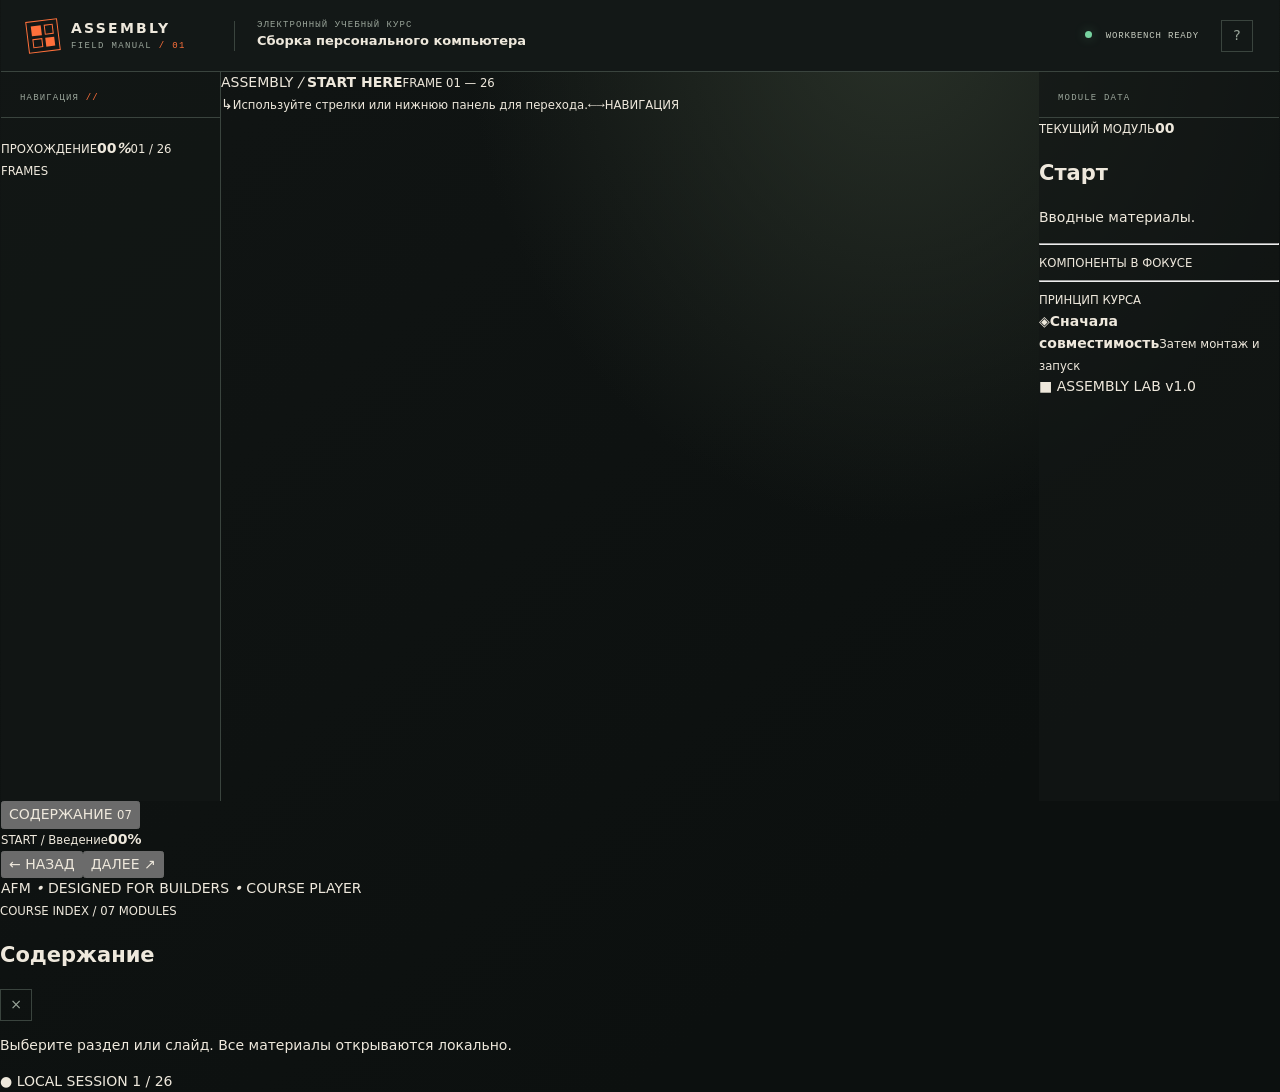
==== index.html @ d09cb6cb "Build polished interactive PC assembly field manual" ====
<!doctype html>
<html lang="ru"><head><meta charset="utf-8"><meta name="viewport" content="width=device-width,initial-scale=1"><meta name="theme-color" content="#101313"><meta name="description" content="Интерактивный учебный курс по сборке персонального компьютера"><title>ASSEMBLY / FIELD MANUAL</title><link rel="stylesheet" href="css/course.css"></head><body data-view="course"><div class="shell">
<header class="top"><a class="brand" href="index.html"><span class="emblem"><i></i><i></i><i></i><i></i></span><span><b>ASSEMBLY</b><small>FIELD MANUAL <em>/ 01</em></small></span></a><span class="sep"></span><div class="course-name"><small>ЭЛЕКТРОННЫЙ УЧЕБНЫЙ КУРС</small><strong>Сборка персонального компьютера</strong></div><span class="grow"></span><div class="live"><i></i> WORKBENCH READY</div><button class="help" id="help" aria-label="Справка">?</button></header>
<div class="layout"><aside class="rail"><div class="rail-title">НАВИГАЦИЯ <em>//</em></div><nav class="modules" id="module-nav"></nav><div class="meterbox"><small>ПРОХОЖДЕНИЕ</small><b id="rail-pct">00<em>%</em></b><span class="track"><i id="rail-fill"></i></span><small id="rail-count">01 / 26 FRAMES</small></div></aside>
<main class="main"><div class="mainbar"><span>ASSEMBLY <em>/</em> <b id="module-label">START HERE</b></span><small id="frame-label">FRAME 01 — 26</small></div><div class="stage"><i class="corner a"></i><i class="corner b"></i><article class="content" id="content"></article></div><div class="stage-note"><span>↳</span><small id="note">Используйте стрелки или нижнюю панель для перехода.</small><kbd>←</kbd><kbd>→</kbd><small>НАВИГАЦИЯ</small></div></main>
<aside class="inspect"><div class="inspect-title">MODULE DATA <i></i></div><small>ТЕКУЩИЙ МОДУЛЬ</small><b id="module-no" class="big">00</b><h2 id="module-title">Старт</h2><p id="module-desc">Вводные материалы.</p><hr><small>КОМПОНЕНТЫ В ФОКУСЕ</small><div id="focus-tags"></div><hr><small>ПРИНЦИП КУРСА</small><div class="principle"><b>◈</b><span><strong>Сначала совместимость</strong><small>Затем монтаж и запуск</small></span></div><div class="inspect-foot">■ ASSEMBLY LAB <span>v1.0</span></div></aside></div>
<footer class="player"><button id="contents-open" class="contents"><span class="hamb"><i></i><i></i><i></i></span>СОДЕРЖАНИЕ <small>07</small></button><div class="progress"><div><small id="progress-title">START / Введение</small><b id="progress-pct">00%</b></div><span class="track"><i id="progress-fill"></i></span></div><div class="controls"><button id="previous" class="nav">← <span>НАЗАД</span></button><button id="next" class="nav next"><span>ДАЛЕЕ</span> ↗</button></div></footer><div class="stamp">AFM <i>•</i> DESIGNED FOR BUILDERS <i>•</i> COURSE PLAYER</div></div>
<div id="shade" class="shade" hidden></div><aside id="drawer" class="drawer" aria-hidden="true"><header><div><small>COURSE INDEX / 07 MODULES</small><h2>Содержание</h2></div><button id="drawer-close" class="close">×</button></header><p>Выберите раздел или слайд. Все материалы открываются локально.</p><div id="drawer-list" class="drawer-list"></div><footer>● LOCAL SESSION <span id="drawer-count">1 / 26</span></footer></aside>
<div id="modal-shade" class="shade hidden" hidden><section class="dialog"><header><small class="eyebrow">ASSEMBLY / QUICK REFERENCE</small><button id="modal-close" class="close">×</button></header><h2>Как работать с курсом</h2><p>Переходите стрелками или используйте содержание. На интерактивных слайдах нажимайте на компоненты и отмечайте чек-листы. Все элементы работают локально.</p><button id="modal-ok" class="btn hot">ПОНЯТНО ↗</button></section></div><script src="js/course.js"></script></body></html>
---- css/course.css ----
:root{color-scheme:dark;--bg:#101313;--panel:#171c1c;--panel2:#202624;--line:#3a443e;--paper:#eee8dc;--muted:#9aa59a;--hot:#ff703b;--amber:#ffc16c;--pcb:#77d2a0;--sans:Inter,system-ui,-apple-system,"Segoe UI",sans-serif;--mono:ui-monospace,SFMono-Regular,Consolas,monospace}*{box-sizing:border-box}body{margin:0;background:radial-gradient(ellipse at 70% 0,#293128 0,transparent 34%),linear-gradient(140deg,#111514,#0c100f 75%);color:var(--paper);font:14px/1.55 var(--sans);min-height:100vh}button,a,select{font:inherit}button{cursor:pointer;color:inherit}button:disabled{opacity:.35;cursor:not-allowed}a{color:inherit;text-decoration:none}button:focus-visible,a:focus-visible,select:focus-visible{outline:2px solid var(--amber);outline-offset:3px}.shell{max-width:1800px;margin:auto;min-height:100vh;display:flex;flex-direction:column;border-inline:1px solid #fff0}.top{height:72px;display:flex;align-items:center;gap:22px;padding:0 26px;background:#131817;border-bottom:1px solid var(--line);z-index:4}.brand{display:flex;align-items:center;gap:12px;min-width:185px}.emblem{width:32px;height:32px;border:1px solid var(--hot);display:grid;grid-template-columns:1fr 1fr;gap:3px;padding:4px;transform:rotate(-7deg)}.emblem i{background:var(--hot)}.emblem i:nth-child(2),.emblem i:nth-child(3){background:transparent;border:1px solid var(--hot)}.brand b{display:block;letter-spacing:.16em;font-size:14px;line-height:1.2}.brand small{display:block;font:9px var(--mono);letter-spacing:.15em;color:var(--muted);margin-top:4px}.brand em,.accent{color:var(--hot);font-style:normal}.sep{width:1px;height:30px;background:var(--line)}.course-name small{font:9px var(--mono);letter-spacing:.12em;color:var(--muted);display:block}.course-name strong{font-size:13px;font-weight:600}.grow{flex:1}.live{font:9px var(--mono);color:#c6cbbf;letter-spacing:.09em}.live i{display:inline-block;width:7px;height:7px;border-radius:50%;background:var(--pcb);margin-right:8px;box-shadow:0 0 12px #77d2a055}.help,.close{width:32px;height:32px;background:transparent;border:1px solid var(--line);color:var(--muted)}.help:hover,.close:hover{border-color:var(--hot);color:var(--paper)}.layout{display:grid;grid-template-columns:220px minmax(0,1fr) 240px;flex:1;min-height:0}.rail,.inspect{background:#131716b8}.rail{border-right:1px solid var(--line);display:flex;flex-direction:column}.rail-title,.inspect-title{font:9px var(--mono);letter-spacing:.13em;color:var(--muted);padding:21px 19px 14px;border-bottom:1px solid var(--line)}.rail-title em{color:var(--hot);font-style:normal}.modules{padding:10px;display:grid;gap:4px}.module{display:grid;grid-template-columns:25px 1fr auto;gap:8px;align-items:center;text-align:left;padding:9px;border:1px solid transparent;background:transparent;color:#b9c0b4;min-height:44px}.module strong{font-size:11px;font-weight:550}.module span{font:10px var(--mono);color:#727e73}.module small{font:9px var(--mono);color:#778278}.module.active{border-color:#ff703b55;background:linear-gradient(90deg,#ff703b19,transparent);color:var(--paper);position:relative}.module.active:before{content:"";position:absolute;left:-1px;top:7px;bottom:7px;width:2px;background:var(--hot)}.module.active span{color:var(--hot}.meterbox{margin:auto 18px 22px;padding-top:14px;border-top:1px solid var(--line)}.meterbox small{display:block;font:9px var(--mono);letter-spacing:.1em;color:var(--muted)}.meterbox b{display:block;font:36px/1 var(--mono);letter-spacing:-.06em;margin:12px 0}.meterbox b em{font:14px var(--mono);color:var(--hot);font-style:normal}.track{height:3px;background:#303a33;display:block}.track i{display:block;height:100%;background:var(--hot);width:0;transition:width .25s}.main{padding:0 25px 14px;display:flex;flex-direction:column;min-width:0}.mainbar{height:47px;display:flex;align-items:center;justify-content:space-between;font:9px var(--mono);letter-spacing:.12em;color:var(--muted);gap:10px}.mainbar b{color:var(--paper);font-weight:500}.stage{flex:1;position:relative;min-height:520px;background:linear-gradient(130deg,#1a201d,#151a18 60%,#171c1a);border:1px solid #424a42;box-shadow:0 22px 70px #0007;overflow:hidden}.stage:before{content:"";position:absolute;inset:0;pointer-events:none;opacity:.45;background-image:linear-gradient(#c5d4c30a 1px,transparent 1px),linear-gradient(90deg,#c5d4c30a 1px,transparent 1px);background-size:30px 30px;mask-image:linear-gradient(90deg,#000,transparent 90%)}.stage:after{content:"";position:absolute;right:0;top:0;width:150px;height:1px;background:var(--hot);box-shadow:0 0 16px #ff703b66}.content{position:relative;z-index:1;padding:clamp(22px,3.6vw,48px);animation:enter .25s ease-out}.corner{position:absolute;z-index:2;width:16px;height:16px;pointer-events:none}.corner.a{left:-1px;top:-1px;border-left:2px solid var(--hot);border-top:2px solid var(--hot)}.corner.b{right:-1px;bottom:-1px;border-right:2px solid var(--hot);border-bottom:2px solid var(--hot)}.stage-note{height:36px;display:flex;align-items:center;gap:9px;color:var(--muted);font:9px var(--mono);letter-spacing:.06em}.stage-note>span{font-size:15px;color:var(--hot)}.stage-note kbd{margin-left:auto;min-width:21px;height:20px;border:1px solid var(--line);text-align:center;font:11px/18px var(--mono)}.stage-note kbd+kbd{margin-left:-5px}.inspect{border-left:1px solid var(--line);padding:0 19px;display:flex;flex-direction:column;min-width:0}.inspect-title{margin-bottom:18px;display:flex;justify-content:space-between}.inspect-title i{height:6px;width:6px;border-radius:50%;background:var(--pcb)}.inspect>small{font:9px var(--mono);letter-spacing:.1em;color:var(--muted)}.big{font:43px/1 var(--mono);letter-spacing:-.06em;color:var(--hot);margin:13px 0 5px}.inspect h2{font-size:17px;margin:5px 0 9px}.inspect p{font-size:11px;color:var(--muted);margin:0}.inspect hr{width:100%;border:0;border-top:1px solid var(--line);margin:17px 0}.tags{display:flex;flex-wrap:wrap;gap:6px;margin-top:12px}.tag{font:9px var(--mono);padding:5px 7px;border:1px solid #435048;color:#c7ccbf;background:#1c231f}.tag.hot{border-color:#99563a;color:#ffa47c;background:#2c211b}.principle{display:flex;gap:9px;margin-top:12px}.principle b{color:var(--hot);font-size:20px}.principle strong,.principle small{display:block}.principle strong{font-size:11px}.principle small{font-size:10px;color:var(--muted);margin-top:3px}.inspect-foot{margin-top:auto;border-top:1px solid var(--line);padding:16px 0;color:#758076;font:9px var(--mono);letter-spacing:.1em}.inspect-foot span{float:right;color:var(--hot)}.player{min-height:74px;display:flex;align-items:center;gap:22px;padding:0 26px;background:#151a18;border-top:1px solid var(--line)}.contents{border:1px solid var(--line);background:transparent;padding:0 12px;height:40px;display:flex;align-items:center;gap:10px;font:9px var(--mono);letter-spacing:.1em;white-space:nowrap}.contents:hover{border-color:var(--hot)}.contents small{color:var(--hot);padding-left:10px;border-left:1px solid var(--line)}.hamb{width:13px;display:grid;gap:3px}.hamb i{height:1px;background:var(--hot)}.progress{flex:1;min-width:80px}.progress>div{display:flex;justify-content:space-between;margin-bottom:8px}.progress small{font:9px var(--mono);letter-spacing:.08em;color:var(--muted)}.progress b{font:10px var(--mono);color:var(--hot)}.controls{display:flex;gap:7px}.nav{border:1px solid var(--line);background:#1b211e;height:40px;min-width:95px;font:9px var(--mono);letter-spacing:.1em;padding:0 14px}.nav:hover:not(:disabled){border-color:var(--hot)}.nav.next,.hot{border-color:var(--hot);background:var(--hot);color:#1b120d;font-weight:800}.nav.next:hover:not(:disabled),.hot:hover{background:#ff9165}.stamp{text-align:right;padding:9px 26px 12px;color:#515d53;font:8px var(--mono);letter-spacing:.15em}.stamp i{font-style:normal;color:var(--hot);padding:0 7px}.eyebrow{font:9px var(--mono);letter-spacing:.18em;color:var(--hot);text-transform:uppercase}.hero{display:grid;grid-template-columns:1.05fr .95fr;gap:25px;align-items:center;min-height:460px}.hero h1{font-size:clamp(36px,4.8vw,64px);line-height:.99;letter-spacing:-.065em;margin:20px 0 20px}.hero h1 span{color:var(--hot)}.lead{font-size:13px;color:#b7c0b4;max-width:670px}.hero .lead{max-width:420px}.actions{display:flex;gap:8px;flex-wrap:wrap;margin-top:24px}.btn{padding:11px 14px;border:1px solid #515b50;background:#202622;font:9px var(--mono);letter-spacing:.08em}.btn:hover{border-color:var(--hot)}.btn.hot{background:var(--hot);border-color:var(--hot)}.specstrip{display:flex;gap:18px;max-width:440px;border-top:1px solid var(--line);padding-top:17px;margin-top:28px}.specstrip b{font:17px var(--mono);display:block}.specstrip small{font:9px var(--mono);color:var(--muted);display:block;margin-top:3px}.hero-art svg,.diagram svg,.bench-art svg{width:100%;display:block}.hero-art{position:relative}.hero-art:after{content:"CHASSIS / ATX MID-TOWER";position:absolute;bottom:2%;left:7%;font:9px var(--mono);letter-spacing:.13em;color:#849083}.art-note{display:flex;justify-content:space-between;padding:5px 8%;font:9px var(--mono);color:var(--muted)}.section-head{display:flex;justify-content:space-between;align-items:flex-end;gap:18px;margin-bottom:22px}.section-head h1{font-size:clamp(27px,3.3vw,42px);line-height:1.06;letter-spacing:-.045em;margin:8px 0 0}.section-head p{font-size:12px;color:var(--muted);max-width:320px;margin:0}.parts{display:grid;grid-template-columns:repeat(3,minmax(0,1fr));gap:9px}.part{position:relative;text-align:left;background:linear-gradient(140deg,#242b27,#191e1c);border:1px solid #404a42;min-height:143px;padding:13px;overflow:hidden}.part:after{content:"";position:absolute;right:-22px;bottom:-25px;width:92px;height:92px;border:1px solid #a4b59e14;transform:rotate(35deg)}.part:hover,.part.active{border-color:var(--hot);transform:translateY(-2px)}.part.active{background:linear-gradient(140deg,#39261e,#1a201d)}.part svg{width:43px;height:42px;color:var(--pcb);display:block;margin-bottom:10px}.part strong{display:block;font-size:12px}.part small{display:block;font:9px var(--mono);color:var(--muted);margin-top:3px}.detail{display:grid;grid-template-columns:150px 1fr;gap:15px;background:#1d241f;border-left:2px solid var(--hot);padding:13px 15px;margin-top:12px}.detail strong{font-size:12px}.detail small{display:block;color:var(--muted);font:9px var(--mono);margin-top:5px}.detail p{font-size:11px;color:#b8c1b5;margin:0}.split{display:grid;grid-template-columns:minmax(0,1fr) minmax(240px,.75fr);gap:20px;align-items:center}.list{display:grid;gap:8px}.row{display:flex;gap:12px;align-items:flex-start;padding:12px;border:1px solid var(--line);background:#1b211e}.row .num{font:11px var(--mono);color:var(--hot);min-width:22px}.row strong{font-size:12px;display:block}.row p,.row small{font-size:10px;color:var(--muted);margin:4px 0 0;display:block}.note{border:1px solid #65523c;background:#29251e;color:#e9c9a0;padding:11px 13px;font-size:11px;margin-top:13px}.note strong{color:var(--amber)}.diagram,.bench-art{background:linear-gradient(145deg,#18201b,#101512);border:1px solid #404b41;padding:12px}.diagram small{display:flex;justify-content:space-between;font:8px var(--mono);letter-spacing:.1em;color:var(--muted);margin-top:9px}.checklist{display:grid;gap:8px}.check{display:flex;align-items:flex-start;gap:12px;padding:12px;background:#1b211e;border:1px solid var(--line);font-size:12px}.check input{accent-color:var(--pcb);margin-top:3px}.check small{display:block;font-size:10px;color:var(--muted);margin-top:3px}.steps{display:grid;grid-template-columns:repeat(2,minmax(0,1fr));gap:8px}.step{display:flex;gap:12px;align-items:flex-start;text-align:left;padding:13px;background:#1b211e;border:1px solid #3e4840}.step:hover,.step.done{border-color:var(--pcb)}.step .num{font:11px var(--mono);color:var(--hot);min-width:22px}.step strong{font-size:12px;display:block}.step small{font-size:10px;color:var(--muted);display:block;margin-top:3px}.terminal{background:#101512;border:1px solid #35483b;padding:16px;font:11px/1.95 var(--mono);color:#abc5ad}.terminal .cmd{color:var(--hot)}.terminal .ok{color:var(--pcb)}.terminal .warn{color:var(--amber)}.timeline{display:grid;grid-template-columns:repeat(5,minmax(0,1fr));gap:7px;margin:20px 0}.timeline button{padding:10px;text-align:left;min-height:95px;background:#1b211e;border:1px solid #3e4840}.timeline button:before{content:"";height:2px;background:#566452;display:block;margin:-10px -10px 10px}.timeline button.active,.timeline button:hover{border-color:var(--hot)}.timeline button.active:before{background:var(--hot)}.timeline em{font:10px var(--mono);color:var(--hot);font-style:normal}.timeline strong{display:block;font-size:10px;margin-top:8px}.timeline small{display:block;font-size:9px;color:var(--muted);margin-top:4px}.compat{width:100%;border-collapse:collapse;border:1px solid var(--line);font-size:11px}.compat th,.compat td{text-align:left;padding:10px;border-bottom:1px solid #333d35}.compat th{font:9px var(--mono);color:var(--muted);background:#1e2521}.compat td:last-child{color:var(--pcb)}.fields{display:flex;gap:8px;flex-wrap:wrap;margin-top:12px}.fields label{font:9px var(--mono);color:var(--muted);display:grid;gap:5px}.fields select,select{background:#222a25;color:var(--paper);border:1px solid var(--line);padding:8px}.quiz{max-width:780px;background:#1a201d;border:1px solid #465047;padding:clamp(18px,3vw,28px)}.quiz h2{font-size:clamp(20px,2.5vw,28px);line-height:1.2;margin:13px 0 20px;letter-spacing:-.03em}.answers{display:grid;grid-template-columns:repeat(2,minmax(0,1fr));gap:8px}.answer{text-align:left;padding:12px;border:1px solid #424d44;background:#252c28;font-size:12px}.answer:hover{border-color:var(--amber)}.answer.correct{border-color:var(--pcb);background:#1b3025}.answer.wrong{border-color:var(--hot);background:#33221c}.feedback{font-size:11px;color:var(--muted);margin-top:12px;min-height:18px}.map{display:grid;grid-template-columns:repeat(4,minmax(0,1fr));gap:9px}.map button{position:relative;min-height:106px;text-align:left;padding:12px;border:1px solid #424d44;background:#1b211e}.map button:before{content:"";position:absolute;top:0;left:0;width:28px;height:2px;background:var(--pcb)}.map button.active{border-color:var(--hot);background:#2b211b}.map button.active:before{background:var(--hot)}.map em{font:10px var(--mono);color:var(--hot);font-style:normal}.map strong{display:block;font-size:11px;margin:9px 0 4px}.map small{display:block;color:var(--muted);font-size:9px}.shade{position:fixed;inset:0;background:#070a09bd;backdrop-filter:blur(4px);z-index:20}.drawer{position:fixed;inset:0 auto 0 0;width:min(380px,92vw);z-index:21;background:#171c19;border-right:1px solid #596356;box-shadow:0 20px 70px #0009;padding:24px;display:flex;flex-direction:column;transform:translateX(-105%);transition:transform .25s}.drawer.open{transform:translateX(0)}.drawer header{display:flex;justify-content:space-between;align-items:start}.drawer header small{font:9px var(--mono);color:var(--hot)}.drawer h2{font-size:28px;margin:5px 0 12px}.drawer p{font-size:12px;color:var(--muted)}.drawer-list{display:grid;gap:5px;overflow:auto;padding:10px 0}.drawer-item{display:flex;gap:10px;align-items:center;text-align:left;padding:10px;border:1px solid #303b33;background:#1d2420;font-size:11px}.drawer-item:hover,.drawer-item.current{border-color:var(--hot)}.drawer-item em{font:10px var(--mono);font-style:normal;color:var(--hot)}.drawer footer{margin-top:auto;border-top:1px solid var(--line);padding-top:15px;color:var(--muted);font:9px var(--mono)}.dialog{position:fixed;z-index:25;left:50%;top:50%;transform:translate(-50%,-50%);background:#1b211e;border:1px solid #566154;width:min(460px,calc(100vw - 30px));padding:23px;box-shadow:0 20px 70px #0009}.dialog header{display:flex;justify-content:space-between}.dialog h2{font-size:26px;margin:20px 0 10px}.dialog p{font-size:12px;color:var(--muted)}.lab-ribbon{display:flex;justify-content:space-between;padding:10px 15px;border:1px solid var(--line);font:9px var(--mono);letter-spacing:.1em;color:var(--muted)}.lab-ribbon b{color:var(--hot);font-weight:500}.lab-screen h1{font-size:clamp(29px,4vw,44px);line-height:1.04;letter-spacing:-.05em;margin:8px 0 15px}.lab-screen .lead{max-width:850px;margin:0 0 22px}.lab-head{display:flex;justify-content:space-between;align-items:flex-end;gap:15px}.lab-count{font:10px var(--mono);color:var(--hot);white-space:nowrap}.lab-shell{max-width:1540px;margin:auto;padding:0 18px 20px;min-height:100vh;display:flex;flex-direction:column}.lab-shell .layout{grid-template-columns:180px minmax(0,1fr)}.lab-shell .inspect{display:none}.lab-shell .main{padding:0}.lab-shell .stage{min-height:calc(100vh - 220px)}.lab-shell .module strong{font-size:10px}.lab-shell .player{margin-inline:-1px}.lab-shell .modules{padding:9px}.lab-shell .module{grid-template-columns:22px 1fr;gap:5px;padding:8px}.lab-shell .module small{display:none}.hidden{display:none!important}@keyframes enter{from{opacity:0;transform:translateY(6px)}to{opacity:1;transform:none}}@media(max-width:1100px){.layout{grid-template-columns:190px minmax(0,1fr)}.inspect{display:none}.hero{grid-template-columns:1fr minmax(240px,.8fr)}.lab-shell .layout{grid-template-columns:170px minmax(0,1fr)}}@media(max-width:740px){.top{height:62px;padding:0 12px;gap:12px}.brand{min-width:0}.brand b{font-size:12px}.brand small{font-size:8px}.sep,.course-name,.live{display:none}.layout,.lab-shell .layout{grid-template-columns:1fr}.rail{display:none}.main{padding:0 10px 10px}.stage{min-height:580px}.content{padding:20px}.hero,.split{grid-template-columns:1fr;gap:12px}.hero h1{font-size:clamp(37px,10vw,57px)}.hero-art{max-width:440px;margin:auto}.parts{grid-template-columns:repeat(2,minmax(0,1fr))}.part{min-height:133px}.section-head{display:block}.section-head p{margin-top:10px}.detail{grid-template-columns:1fr;gap:5px}.player{padding:12px;gap:8px;flex-wrap:wrap}.contents{height:37px;padding:0 8px;gap:7px;font-size:8px}.contents small{padding-left:6px}.controls{margin-left:auto}.nav{min-width:auto;padding:0 11px;height:37px}.nav span{display:none}.progress{order:3;flex-basis:100%}.stamp{padding-right:12px}.steps{grid-template-columns:1fr}.timeline{grid-template-columns:repeat(2,minmax(0,1fr))}.map{grid-template-columns:repeat(2,minmax(0,1fr))}.answers{grid-template-columns:1fr}.lab-shell{padding:0 10px 12px}.lab-shell .rail{display:none}.lab-shell .main{padding:0}.lab-shell .stage{min-height:600px}.lab-head{align-items:flex-start}.lab-ribbon{font-size:8px}.lab-shell .contents{font-size:8px}}@media(prefers-reduced-motion:reduce){*,*:before,*:after{animation-duration:.01ms!important;transition-duration:.01ms!important;scroll-behavior:auto!important}}
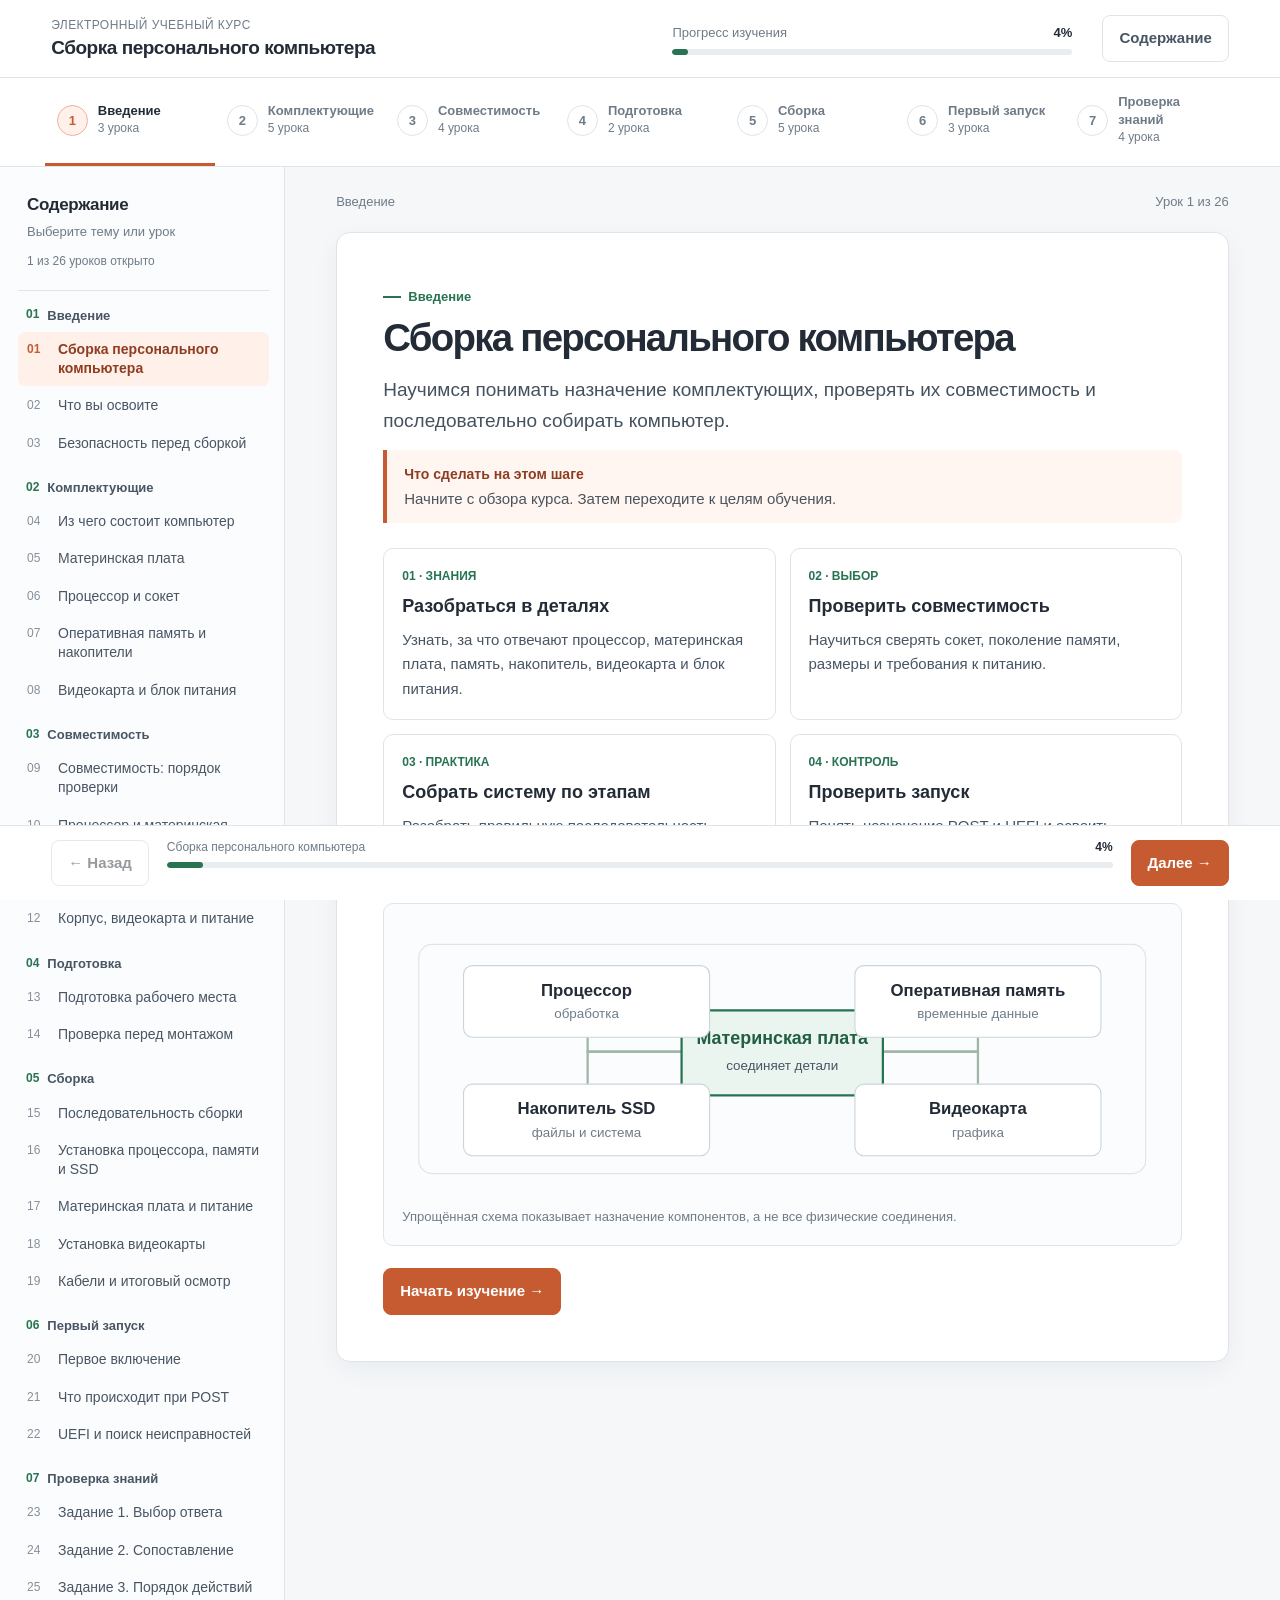
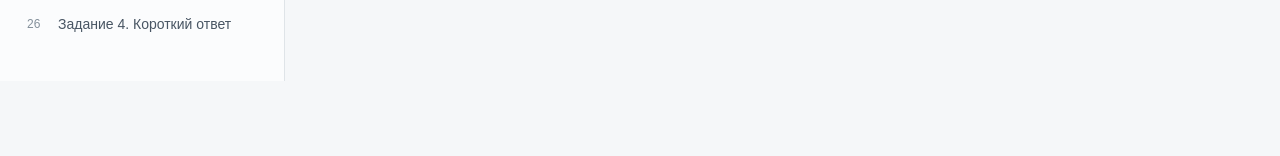
==== commit 818ec085: "Redesign course UI and strengthen learning activities" ====
--- a/index.html
+++ b/index.html
@@ -1,9 +1,63 @@
 <!doctype html>
-<html lang="ru"><head><meta charset="utf-8"><meta name="viewport" content="width=device-width,initial-scale=1"><meta name="theme-color" content="#101313"><meta name="description" content="Интерактивный учебный курс по сборке персонального компьютера"><title>ASSEMBLY / FIELD MANUAL</title><link rel="stylesheet" href="css/course.css"></head><body data-view="course"><div class="shell">
-<header class="top"><a class="brand" href="index.html"><span class="emblem"><i></i><i></i><i></i><i></i></span><span><b>ASSEMBLY</b><small>FIELD MANUAL <em>/ 01</em></small></span></a><span class="sep"></span><div class="course-name"><small>ЭЛЕКТРОННЫЙ УЧЕБНЫЙ КУРС</small><strong>Сборка персонального компьютера</strong></div><span class="grow"></span><div class="live"><i></i> WORKBENCH READY</div><button class="help" id="help" aria-label="Справка">?</button></header>
-<div class="layout"><aside class="rail"><div class="rail-title">НАВИГАЦИЯ <em>//</em></div><nav class="modules" id="module-nav"></nav><div class="meterbox"><small>ПРОХОЖДЕНИЕ</small><b id="rail-pct">00<em>%</em></b><span class="track"><i id="rail-fill"></i></span><small id="rail-count">01 / 26 FRAMES</small></div></aside>
-<main class="main"><div class="mainbar"><span>ASSEMBLY <em>/</em> <b id="module-label">START HERE</b></span><small id="frame-label">FRAME 01 — 26</small></div><div class="stage"><i class="corner a"></i><i class="corner b"></i><article class="content" id="content"></article></div><div class="stage-note"><span>↳</span><small id="note">Используйте стрелки или нижнюю панель для перехода.</small><kbd>←</kbd><kbd>→</kbd><small>НАВИГАЦИЯ</small></div></main>
-<aside class="inspect"><div class="inspect-title">MODULE DATA <i></i></div><small>ТЕКУЩИЙ МОДУЛЬ</small><b id="module-no" class="big">00</b><h2 id="module-title">Старт</h2><p id="module-desc">Вводные материалы.</p><hr><small>КОМПОНЕНТЫ В ФОКУСЕ</small><div id="focus-tags"></div><hr><small>ПРИНЦИП КУРСА</small><div class="principle"><b>◈</b><span><strong>Сначала совместимость</strong><small>Затем монтаж и запуск</small></span></div><div class="inspect-foot">■ ASSEMBLY LAB <span>v1.0</span></div></aside></div>
-<footer class="player"><button id="contents-open" class="contents"><span class="hamb"><i></i><i></i><i></i></span>СОДЕРЖАНИЕ <small>07</small></button><div class="progress"><div><small id="progress-title">START / Введение</small><b id="progress-pct">00%</b></div><span class="track"><i id="progress-fill"></i></span></div><div class="controls"><button id="previous" class="nav">← <span>НАЗАД</span></button><button id="next" class="nav next"><span>ДАЛЕЕ</span> ↗</button></div></footer><div class="stamp">AFM <i>•</i> DESIGNED FOR BUILDERS <i>•</i> COURSE PLAYER</div></div>
-<div id="shade" class="shade" hidden></div><aside id="drawer" class="drawer" aria-hidden="true"><header><div><small>COURSE INDEX / 07 MODULES</small><h2>Содержание</h2></div><button id="drawer-close" class="close">×</button></header><p>Выберите раздел или слайд. Все материалы открываются локально.</p><div id="drawer-list" class="drawer-list"></div><footer>● LOCAL SESSION <span id="drawer-count">1 / 26</span></footer></aside>
-<div id="modal-shade" class="shade hidden" hidden><section class="dialog"><header><small class="eyebrow">ASSEMBLY / QUICK REFERENCE</small><button id="modal-close" class="close">×</button></header><h2>Как работать с курсом</h2><p>Переходите стрелками или используйте содержание. На интерактивных слайдах нажимайте на компоненты и отмечайте чек-листы. Все элементы работают локально.</p><button id="modal-ok" class="btn hot">ПОНЯТНО ↗</button></section></div><script src="js/course.js"></script></body></html>+<html lang="ru">
+<head>
+  <meta charset="utf-8">
+  <meta name="viewport" content="width=device-width, initial-scale=1">
+  <meta name="theme-color" content="#f7f8fa">
+  <meta name="description" content="Интерактивный учебный курс по сборке персонального компьютера: компоненты, совместимость, сборка и первый запуск.">
+  <title>Сборка персонального компьютера — учебный курс</title>
+  <link rel="stylesheet" href="css/course.css">
+</head>
+<body data-view="course">
+  <header class="topbar">
+    <a class="course-title" href="index.html">
+      <span class="course-label">Электронный учебный курс</span>
+      <strong>Сборка персонального компьютера</strong>
+    </a>
+    <div class="topbar-progress" aria-live="polite">
+      <div class="topbar-progress-copy"><span id="top-progress-text">Прогресс изучения</span><strong id="top-progress-percent">0%</strong></div>
+      <div class="progress-track"><span id="top-progress-fill"></span></div>
+    </div>
+    <button id="contents-open" class="button button-quiet" type="button" aria-controls="lesson-nav" aria-expanded="true">Содержание</button>
+  </header>
+
+  <nav class="module-steps" id="module-steps" aria-label="Этапы курса"></nav>
+
+  <div class="course-layout">
+    <aside class="sidebar" id="sidebar">
+      <div class="sidebar-heading">
+        <div>
+          <h2>Содержание</h2>
+          <p>Выберите тему или урок</p>
+        </div>
+        <span class="sidebar-count" id="sidebar-count">26 уроков</span>
+      </div>
+      <nav id="lesson-nav" class="lesson-nav" aria-label="Уроки курса"></nav>
+    </aside>
+
+    <main class="main">
+      <div class="lesson-toolbar">
+        <p id="breadcrumb">Введение</p>
+        <span id="slide-count">Урок 1 из 26</span>
+      </div>
+      <article class="lesson-content" id="content" tabindex="-1">
+        <h1>Сборка персонального компьютера</h1>
+        <p>Курс загружается…</p>
+      </article>
+    </main>
+  </div>
+
+  <footer class="player">
+    <button id="previous" class="button button-secondary" type="button" disabled>← Назад</button>
+    <div class="footer-progress">
+      <div class="footer-progress-copy"><span id="progress-title">Введение</span><strong id="progress-pct">0%</strong></div>
+      <div class="progress-track"><span id="progress-fill"></span></div>
+      <span class="gate-hint" id="gate-hint" aria-live="polite"></span>
+    </div>
+    <button id="next" class="button button-primary" type="button">Далее →</button>
+  </footer>
+
+  <div class="toast" id="toast" role="status" aria-live="polite" hidden></div>
+  <script src="js/course.js"></script>
+</body>
+</html>
--- a/css/course.css
+++ b/css/course.css
@@ -1,2 +1,245 @@
-
-:root{color-scheme:dark;--bg:#101313;--panel:#171c1c;--panel2:#202624;--line:#3a443e;--paper:#eee8dc;--muted:#9aa59a;--hot:#ff703b;--amber:#ffc16c;--pcb:#77d2a0;--sans:Inter,system-ui,-apple-system,"Segoe UI",sans-serif;--mono:ui-monospace,SFMono-Regular,Consolas,monospace}*{box-sizing:border-box}body{margin:0;background:radial-gradient(ellipse at 70% 0,#293128 0,transparent 34%),linear-gradient(140deg,#111514,#0c100f 75%);color:var(--paper);font:14px/1.55 var(--sans);min-height:100vh}button,a,select{font:inherit}button{cursor:pointer;color:inherit}button:disabled{opacity:.35;cursor:not-allowed}a{color:inherit;text-decoration:none}button:focus-visible,a:focus-visible,select:focus-visible{outline:2px solid var(--amber);outline-offset:3px}.shell{max-width:1800px;margin:auto;min-height:100vh;display:flex;flex-direction:column;border-inline:1px solid #fff0}.top{height:72px;display:flex;align-items:center;gap:22px;padding:0 26px;background:#131817;border-bottom:1px solid var(--line);z-index:4}.brand{display:flex;align-items:center;gap:12px;min-width:185px}.emblem{width:32px;height:32px;border:1px solid var(--hot);display:grid;grid-template-columns:1fr 1fr;gap:3px;padding:4px;transform:rotate(-7deg)}.emblem i{background:var(--hot)}.emblem i:nth-child(2),.emblem i:nth-child(3){background:transparent;border:1px solid var(--hot)}.brand b{display:block;letter-spacing:.16em;font-size:14px;line-height:1.2}.brand small{display:block;font:9px var(--mono);letter-spacing:.15em;color:var(--muted);margin-top:4px}.brand em,.accent{color:var(--hot);font-style:normal}.sep{width:1px;height:30px;background:var(--line)}.course-name small{font:9px var(--mono);letter-spacing:.12em;color:var(--muted);display:block}.course-name strong{font-size:13px;font-weight:600}.grow{flex:1}.live{font:9px var(--mono);color:#c6cbbf;letter-spacing:.09em}.live i{display:inline-block;width:7px;height:7px;border-radius:50%;background:var(--pcb);margin-right:8px;box-shadow:0 0 12px #77d2a055}.help,.close{width:32px;height:32px;background:transparent;border:1px solid var(--line);color:var(--muted)}.help:hover,.close:hover{border-color:var(--hot);color:var(--paper)}.layout{display:grid;grid-template-columns:220px minmax(0,1fr) 240px;flex:1;min-height:0}.rail,.inspect{background:#131716b8}.rail{border-right:1px solid var(--line);display:flex;flex-direction:column}.rail-title,.inspect-title{font:9px var(--mono);letter-spacing:.13em;color:var(--muted);padding:21px 19px 14px;border-bottom:1px solid var(--line)}.rail-title em{color:var(--hot);font-style:normal}.modules{padding:10px;display:grid;gap:4px}.module{display:grid;grid-template-columns:25px 1fr auto;gap:8px;align-items:center;text-align:left;padding:9px;border:1px solid transparent;background:transparent;color:#b9c0b4;min-height:44px}.module strong{font-size:11px;font-weight:550}.module span{font:10px var(--mono);color:#727e73}.module small{font:9px var(--mono);color:#778278}.module.active{border-color:#ff703b55;background:linear-gradient(90deg,#ff703b19,transparent);color:var(--paper);position:relative}.module.active:before{content:"";position:absolute;left:-1px;top:7px;bottom:7px;width:2px;background:var(--hot)}.module.active span{color:var(--hot}.meterbox{margin:auto 18px 22px;padding-top:14px;border-top:1px solid var(--line)}.meterbox small{display:block;font:9px var(--mono);letter-spacing:.1em;color:var(--muted)}.meterbox b{display:block;font:36px/1 var(--mono);letter-spacing:-.06em;margin:12px 0}.meterbox b em{font:14px var(--mono);color:var(--hot);font-style:normal}.track{height:3px;background:#303a33;display:block}.track i{display:block;height:100%;background:var(--hot);width:0;transition:width .25s}.main{padding:0 25px 14px;display:flex;flex-direction:column;min-width:0}.mainbar{height:47px;display:flex;align-items:center;justify-content:space-between;font:9px var(--mono);letter-spacing:.12em;color:var(--muted);gap:10px}.mainbar b{color:var(--paper);font-weight:500}.stage{flex:1;position:relative;min-height:520px;background:linear-gradient(130deg,#1a201d,#151a18 60%,#171c1a);border:1px solid #424a42;box-shadow:0 22px 70px #0007;overflow:hidden}.stage:before{content:"";position:absolute;inset:0;pointer-events:none;opacity:.45;background-image:linear-gradient(#c5d4c30a 1px,transparent 1px),linear-gradient(90deg,#c5d4c30a 1px,transparent 1px);background-size:30px 30px;mask-image:linear-gradient(90deg,#000,transparent 90%)}.stage:after{content:"";position:absolute;right:0;top:0;width:150px;height:1px;background:var(--hot);box-shadow:0 0 16px #ff703b66}.content{position:relative;z-index:1;padding:clamp(22px,3.6vw,48px);animation:enter .25s ease-out}.corner{position:absolute;z-index:2;width:16px;height:16px;pointer-events:none}.corner.a{left:-1px;top:-1px;border-left:2px solid var(--hot);border-top:2px solid var(--hot)}.corner.b{right:-1px;bottom:-1px;border-right:2px solid var(--hot);border-bottom:2px solid var(--hot)}.stage-note{height:36px;display:flex;align-items:center;gap:9px;color:var(--muted);font:9px var(--mono);letter-spacing:.06em}.stage-note>span{font-size:15px;color:var(--hot)}.stage-note kbd{margin-left:auto;min-width:21px;height:20px;border:1px solid var(--line);text-align:center;font:11px/18px var(--mono)}.stage-note kbd+kbd{margin-left:-5px}.inspect{border-left:1px solid var(--line);padding:0 19px;display:flex;flex-direction:column;min-width:0}.inspect-title{margin-bottom:18px;display:flex;justify-content:space-between}.inspect-title i{height:6px;width:6px;border-radius:50%;background:var(--pcb)}.inspect>small{font:9px var(--mono);letter-spacing:.1em;color:var(--muted)}.big{font:43px/1 var(--mono);letter-spacing:-.06em;color:var(--hot);margin:13px 0 5px}.inspect h2{font-size:17px;margin:5px 0 9px}.inspect p{font-size:11px;color:var(--muted);margin:0}.inspect hr{width:100%;border:0;border-top:1px solid var(--line);margin:17px 0}.tags{display:flex;flex-wrap:wrap;gap:6px;margin-top:12px}.tag{font:9px var(--mono);padding:5px 7px;border:1px solid #435048;color:#c7ccbf;background:#1c231f}.tag.hot{border-color:#99563a;color:#ffa47c;background:#2c211b}.principle{display:flex;gap:9px;margin-top:12px}.principle b{color:var(--hot);font-size:20px}.principle strong,.principle small{display:block}.principle strong{font-size:11px}.principle small{font-size:10px;color:var(--muted);margin-top:3px}.inspect-foot{margin-top:auto;border-top:1px solid var(--line);padding:16px 0;color:#758076;font:9px var(--mono);letter-spacing:.1em}.inspect-foot span{float:right;color:var(--hot)}.player{min-height:74px;display:flex;align-items:center;gap:22px;padding:0 26px;background:#151a18;border-top:1px solid var(--line)}.contents{border:1px solid var(--line);background:transparent;padding:0 12px;height:40px;display:flex;align-items:center;gap:10px;font:9px var(--mono);letter-spacing:.1em;white-space:nowrap}.contents:hover{border-color:var(--hot)}.contents small{color:var(--hot);padding-left:10px;border-left:1px solid var(--line)}.hamb{width:13px;display:grid;gap:3px}.hamb i{height:1px;background:var(--hot)}.progress{flex:1;min-width:80px}.progress>div{display:flex;justify-content:space-between;margin-bottom:8px}.progress small{font:9px var(--mono);letter-spacing:.08em;color:var(--muted)}.progress b{font:10px var(--mono);color:var(--hot)}.controls{display:flex;gap:7px}.nav{border:1px solid var(--line);background:#1b211e;height:40px;min-width:95px;font:9px var(--mono);letter-spacing:.1em;padding:0 14px}.nav:hover:not(:disabled){border-color:var(--hot)}.nav.next,.hot{border-color:var(--hot);background:var(--hot);color:#1b120d;font-weight:800}.nav.next:hover:not(:disabled),.hot:hover{background:#ff9165}.stamp{text-align:right;padding:9px 26px 12px;color:#515d53;font:8px var(--mono);letter-spacing:.15em}.stamp i{font-style:normal;color:var(--hot);padding:0 7px}.eyebrow{font:9px var(--mono);letter-spacing:.18em;color:var(--hot);text-transform:uppercase}.hero{display:grid;grid-template-columns:1.05fr .95fr;gap:25px;align-items:center;min-height:460px}.hero h1{font-size:clamp(36px,4.8vw,64px);line-height:.99;letter-spacing:-.065em;margin:20px 0 20px}.hero h1 span{color:var(--hot)}.lead{font-size:13px;color:#b7c0b4;max-width:670px}.hero .lead{max-width:420px}.actions{display:flex;gap:8px;flex-wrap:wrap;margin-top:24px}.btn{padding:11px 14px;border:1px solid #515b50;background:#202622;font:9px var(--mono);letter-spacing:.08em}.btn:hover{border-color:var(--hot)}.btn.hot{background:var(--hot);border-color:var(--hot)}.specstrip{display:flex;gap:18px;max-width:440px;border-top:1px solid var(--line);padding-top:17px;margin-top:28px}.specstrip b{font:17px var(--mono);display:block}.specstrip small{font:9px var(--mono);color:var(--muted);display:block;margin-top:3px}.hero-art svg,.diagram svg,.bench-art svg{width:100%;display:block}.hero-art{position:relative}.hero-art:after{content:"CHASSIS / ATX MID-TOWER";position:absolute;bottom:2%;left:7%;font:9px var(--mono);letter-spacing:.13em;color:#849083}.art-note{display:flex;justify-content:space-between;padding:5px 8%;font:9px var(--mono);color:var(--muted)}.section-head{display:flex;justify-content:space-between;align-items:flex-end;gap:18px;margin-bottom:22px}.section-head h1{font-size:clamp(27px,3.3vw,42px);line-height:1.06;letter-spacing:-.045em;margin:8px 0 0}.section-head p{font-size:12px;color:var(--muted);max-width:320px;margin:0}.parts{display:grid;grid-template-columns:repeat(3,minmax(0,1fr));gap:9px}.part{position:relative;text-align:left;background:linear-gradient(140deg,#242b27,#191e1c);border:1px solid #404a42;min-height:143px;padding:13px;overflow:hidden}.part:after{content:"";position:absolute;right:-22px;bottom:-25px;width:92px;height:92px;border:1px solid #a4b59e14;transform:rotate(35deg)}.part:hover,.part.active{border-color:var(--hot);transform:translateY(-2px)}.part.active{background:linear-gradient(140deg,#39261e,#1a201d)}.part svg{width:43px;height:42px;color:var(--pcb);display:block;margin-bottom:10px}.part strong{display:block;font-size:12px}.part small{display:block;font:9px var(--mono);color:var(--muted);margin-top:3px}.detail{display:grid;grid-template-columns:150px 1fr;gap:15px;background:#1d241f;border-left:2px solid var(--hot);padding:13px 15px;margin-top:12px}.detail strong{font-size:12px}.detail small{display:block;color:var(--muted);font:9px var(--mono);margin-top:5px}.detail p{font-size:11px;color:#b8c1b5;margin:0}.split{display:grid;grid-template-columns:minmax(0,1fr) minmax(240px,.75fr);gap:20px;align-items:center}.list{display:grid;gap:8px}.row{display:flex;gap:12px;align-items:flex-start;padding:12px;border:1px solid var(--line);background:#1b211e}.row .num{font:11px var(--mono);color:var(--hot);min-width:22px}.row strong{font-size:12px;display:block}.row p,.row small{font-size:10px;color:var(--muted);margin:4px 0 0;display:block}.note{border:1px solid #65523c;background:#29251e;color:#e9c9a0;padding:11px 13px;font-size:11px;margin-top:13px}.note strong{color:var(--amber)}.diagram,.bench-art{background:linear-gradient(145deg,#18201b,#101512);border:1px solid #404b41;padding:12px}.diagram small{display:flex;justify-content:space-between;font:8px var(--mono);letter-spacing:.1em;color:var(--muted);margin-top:9px}.checklist{display:grid;gap:8px}.check{display:flex;align-items:flex-start;gap:12px;padding:12px;background:#1b211e;border:1px solid var(--line);font-size:12px}.check input{accent-color:var(--pcb);margin-top:3px}.check small{display:block;font-size:10px;color:var(--muted);margin-top:3px}.steps{display:grid;grid-template-columns:repeat(2,minmax(0,1fr));gap:8px}.step{display:flex;gap:12px;align-items:flex-start;text-align:left;padding:13px;background:#1b211e;border:1px solid #3e4840}.step:hover,.step.done{border-color:var(--pcb)}.step .num{font:11px var(--mono);color:var(--hot);min-width:22px}.step strong{font-size:12px;display:block}.step small{font-size:10px;color:var(--muted);display:block;margin-top:3px}.terminal{background:#101512;border:1px solid #35483b;padding:16px;font:11px/1.95 var(--mono);color:#abc5ad}.terminal .cmd{color:var(--hot)}.terminal .ok{color:var(--pcb)}.terminal .warn{color:var(--amber)}.timeline{display:grid;grid-template-columns:repeat(5,minmax(0,1fr));gap:7px;margin:20px 0}.timeline button{padding:10px;text-align:left;min-height:95px;background:#1b211e;border:1px solid #3e4840}.timeline button:before{content:"";height:2px;background:#566452;display:block;margin:-10px -10px 10px}.timeline button.active,.timeline button:hover{border-color:var(--hot)}.timeline button.active:before{background:var(--hot)}.timeline em{font:10px var(--mono);color:var(--hot);font-style:normal}.timeline strong{display:block;font-size:10px;margin-top:8px}.timeline small{display:block;font-size:9px;color:var(--muted);margin-top:4px}.compat{width:100%;border-collapse:collapse;border:1px solid var(--line);font-size:11px}.compat th,.compat td{text-align:left;padding:10px;border-bottom:1px solid #333d35}.compat th{font:9px var(--mono);color:var(--muted);background:#1e2521}.compat td:last-child{color:var(--pcb)}.fields{display:flex;gap:8px;flex-wrap:wrap;margin-top:12px}.fields label{font:9px var(--mono);color:var(--muted);display:grid;gap:5px}.fields select,select{background:#222a25;color:var(--paper);border:1px solid var(--line);padding:8px}.quiz{max-width:780px;background:#1a201d;border:1px solid #465047;padding:clamp(18px,3vw,28px)}.quiz h2{font-size:clamp(20px,2.5vw,28px);line-height:1.2;margin:13px 0 20px;letter-spacing:-.03em}.answers{display:grid;grid-template-columns:repeat(2,minmax(0,1fr));gap:8px}.answer{text-align:left;padding:12px;border:1px solid #424d44;background:#252c28;font-size:12px}.answer:hover{border-color:var(--amber)}.answer.correct{border-color:var(--pcb);background:#1b3025}.answer.wrong{border-color:var(--hot);background:#33221c}.feedback{font-size:11px;color:var(--muted);margin-top:12px;min-height:18px}.map{display:grid;grid-template-columns:repeat(4,minmax(0,1fr));gap:9px}.map button{position:relative;min-height:106px;text-align:left;padding:12px;border:1px solid #424d44;background:#1b211e}.map button:before{content:"";position:absolute;top:0;left:0;width:28px;height:2px;background:var(--pcb)}.map button.active{border-color:var(--hot);background:#2b211b}.map button.active:before{background:var(--hot)}.map em{font:10px var(--mono);color:var(--hot);font-style:normal}.map strong{display:block;font-size:11px;margin:9px 0 4px}.map small{display:block;color:var(--muted);font-size:9px}.shade{position:fixed;inset:0;background:#070a09bd;backdrop-filter:blur(4px);z-index:20}.drawer{position:fixed;inset:0 auto 0 0;width:min(380px,92vw);z-index:21;background:#171c19;border-right:1px solid #596356;box-shadow:0 20px 70px #0009;padding:24px;display:flex;flex-direction:column;transform:translateX(-105%);transition:transform .25s}.drawer.open{transform:translateX(0)}.drawer header{display:flex;justify-content:space-between;align-items:start}.drawer header small{font:9px var(--mono);color:var(--hot)}.drawer h2{font-size:28px;margin:5px 0 12px}.drawer p{font-size:12px;color:var(--muted)}.drawer-list{display:grid;gap:5px;overflow:auto;padding:10px 0}.drawer-item{display:flex;gap:10px;align-items:center;text-align:left;padding:10px;border:1px solid #303b33;background:#1d2420;font-size:11px}.drawer-item:hover,.drawer-item.current{border-color:var(--hot)}.drawer-item em{font:10px var(--mono);font-style:normal;color:var(--hot)}.drawer footer{margin-top:auto;border-top:1px solid var(--line);padding-top:15px;color:var(--muted);font:9px var(--mono)}.dialog{position:fixed;z-index:25;left:50%;top:50%;transform:translate(-50%,-50%);background:#1b211e;border:1px solid #566154;width:min(460px,calc(100vw - 30px));padding:23px;box-shadow:0 20px 70px #0009}.dialog header{display:flex;justify-content:space-between}.dialog h2{font-size:26px;margin:20px 0 10px}.dialog p{font-size:12px;color:var(--muted)}.lab-ribbon{display:flex;justify-content:space-between;padding:10px 15px;border:1px solid var(--line);font:9px var(--mono);letter-spacing:.1em;color:var(--muted)}.lab-ribbon b{color:var(--hot);font-weight:500}.lab-screen h1{font-size:clamp(29px,4vw,44px);line-height:1.04;letter-spacing:-.05em;margin:8px 0 15px}.lab-screen .lead{max-width:850px;margin:0 0 22px}.lab-head{display:flex;justify-content:space-between;align-items:flex-end;gap:15px}.lab-count{font:10px var(--mono);color:var(--hot);white-space:nowrap}.lab-shell{max-width:1540px;margin:auto;padding:0 18px 20px;min-height:100vh;display:flex;flex-direction:column}.lab-shell .layout{grid-template-columns:180px minmax(0,1fr)}.lab-shell .inspect{display:none}.lab-shell .main{padding:0}.lab-shell .stage{min-height:calc(100vh - 220px)}.lab-shell .module strong{font-size:10px}.lab-shell .player{margin-inline:-1px}.lab-shell .modules{padding:9px}.lab-shell .module{grid-template-columns:22px 1fr;gap:5px;padding:8px}.lab-shell .module small{display:none}.hidden{display:none!important}@keyframes enter{from{opacity:0;transform:translateY(6px)}to{opacity:1;transform:none}}@media(max-width:1100px){.layout{grid-template-columns:190px minmax(0,1fr)}.inspect{display:none}.hero{grid-template-columns:1fr minmax(240px,.8fr)}.lab-shell .layout{grid-template-columns:170px minmax(0,1fr)}}@media(max-width:740px){.top{height:62px;padding:0 12px;gap:12px}.brand{min-width:0}.brand b{font-size:12px}.brand small{font-size:8px}.sep,.course-name,.live{display:none}.layout,.lab-shell .layout{grid-template-columns:1fr}.rail{display:none}.main{padding:0 10px 10px}.stage{min-height:580px}.content{padding:20px}.hero,.split{grid-template-columns:1fr;gap:12px}.hero h1{font-size:clamp(37px,10vw,57px)}.hero-art{max-width:440px;margin:auto}.parts{grid-template-columns:repeat(2,minmax(0,1fr))}.part{min-height:133px}.section-head{display:block}.section-head p{margin-top:10px}.detail{grid-template-columns:1fr;gap:5px}.player{padding:12px;gap:8px;flex-wrap:wrap}.contents{height:37px;padding:0 8px;gap:7px;font-size:8px}.contents small{padding-left:6px}.controls{margin-left:auto}.nav{min-width:auto;padding:0 11px;height:37px}.nav span{display:none}.progress{order:3;flex-basis:100%}.stamp{padding-right:12px}.steps{grid-template-columns:1fr}.timeline{grid-template-columns:repeat(2,minmax(0,1fr))}.map{grid-template-columns:repeat(2,minmax(0,1fr))}.answers{grid-template-columns:1fr}.lab-shell{padding:0 10px 12px}.lab-shell .rail{display:none}.lab-shell .main{padding:0}.lab-shell .stage{min-height:600px}.lab-head{align-items:flex-start}.lab-ribbon{font-size:8px}.lab-shell .contents{font-size:8px}}@media(prefers-reduced-motion:reduce){*,*:before,*:after{animation-duration:.01ms!important;transition-duration:.01ms!important;scroll-behavior:auto!important}}
+/* Учебный интерфейс: светлая тема, спокойная навигация, крупный текст. */
+:root {
+  color-scheme: light;
+  --page: #f5f7f9;
+  --paper: #ffffff;
+  --paper-soft: #f8fafb;
+  --line: #dfe4e8;
+  --line-strong: #c9d1d8;
+  --ink: #232c36;
+  --ink-soft: #485563;
+  --muted: #6f7c88;
+  --accent: #c65b31;
+  --accent-hover: #a74725;
+  --accent-pale: #fff0e9;
+  --pcb: #287452;
+  --pcb-pale: #e9f5ee;
+  --warning: #8c5a12;
+  --warning-pale: #fff4dd;
+  --success: #216d4b;
+  --success-pale: #e9f6ef;
+  --error: #a53d36;
+  --error-pale: #fff0ef;
+  --radius: 12px;
+  --shadow: 0 8px 26px rgba(29, 42, 53, .05);
+  font-family: "Segoe UI", Arial, sans-serif;
+}
+* { box-sizing: border-box; }
+html { background: var(--page); scroll-behavior: smooth; }
+body { margin: 0; background: var(--page); color: var(--ink); font: 17px/1.62 "Segoe UI", Arial, sans-serif; min-height: 100vh; }
+button, input, select, textarea { font: inherit; }
+button { cursor: pointer; }
+button:disabled { cursor: not-allowed; opacity: .48; }
+a { color: inherit; text-decoration: none; }
+button:focus-visible, a:focus-visible, input:focus-visible, select:focus-visible, textarea:focus-visible { outline: 3px solid rgba(198,91,49,.35); outline-offset: 3px; }
+[hidden] { display: none !important; }
+
+.topbar {
+  min-height: 78px; display: flex; align-items: center; gap: 30px; padding: 14px clamp(18px, 4vw, 56px);
+  background: var(--paper); border-bottom: 1px solid var(--line);
+}
+.course-title { display: flex; flex-direction: column; gap: 1px; min-width: 300px; }
+.course-title .course-label { font-size: 12px; letter-spacing: .035em; text-transform: uppercase; color: var(--muted); }
+.course-title strong { font-size: 19px; line-height: 1.3; letter-spacing: -.025em; font-weight: 700; }
+.topbar-progress { max-width: 400px; width: 100%; margin-left: auto; }
+.topbar-progress-copy, .footer-progress-copy { display: flex; justify-content: space-between; align-items: center; gap: 14px; font-size: 13px; color: var(--muted); margin-bottom: 6px; }
+.topbar-progress-copy strong, .footer-progress-copy strong { color: var(--ink); font-variant-numeric: tabular-nums; }
+.progress-track { height: 6px; background: #e9edf0; border-radius: 20px; overflow: hidden; }
+.progress-track > span { display: block; height: 100%; width: 0; background: var(--pcb); border-radius: inherit; transition: width .22s ease; }
+
+.button { border: 1px solid transparent; border-radius: 8px; padding: 10px 16px; min-height: 42px; font-size: 15px; font-weight: 650; transition: background .16s ease, border-color .16s ease, transform .16s ease; }
+.button:active { transform: translateY(1px); }
+.button-primary { color: #fff; background: var(--accent); border-color: var(--accent); }
+.button-primary:hover:not(:disabled) { background: var(--accent-hover); border-color: var(--accent-hover); }
+.button-secondary { color: var(--ink); background: var(--paper); border-color: var(--line-strong); }
+.button-secondary:hover:not(:disabled), .button-quiet:hover:not(:disabled) { background: var(--paper-soft); border-color: #aeb8c1; }
+.button-quiet { color: var(--ink-soft); background: transparent; border-color: var(--line); white-space: nowrap; }
+.button-small { padding: 7px 11px; min-height: 34px; font-size: 14px; }
+.button-choice { display: flex; align-items: flex-start; gap: 12px; text-align: left; width: 100%; min-height: 48px; background: #fff; border: 1px solid var(--line-strong); border-radius: 9px; padding: 12px 14px; color: var(--ink); }
+.button-choice:hover { border-color: var(--accent); background: #fffaf8; }
+.button-choice.selected { border-color: var(--accent); background: var(--accent-pale); }
+.button-choice.correct { border-color: var(--success); background: var(--success-pale); }
+.button-choice.incorrect { border-color: var(--error); background: var(--error-pale); }
+.choice-letter { display: inline-grid; flex: 0 0 26px; width: 26px; height: 26px; place-items: center; border: 1px solid var(--line-strong); border-radius: 6px; color: var(--ink-soft); font-size: 13px; font-weight: 700; }
+
+.module-steps { display: grid; grid-template-columns: repeat(7, minmax(0, 1fr)); gap: 0; padding: 0 clamp(12px, 3.5vw, 52px); background: #fff; border-bottom: 1px solid var(--line); overflow-x: auto; }
+.module-step { display: flex; align-items: center; gap: 10px; min-width: 140px; padding: 15px 12px; background: transparent; border: 0; border-bottom: 3px solid transparent; color: var(--muted); text-align: left; }
+.module-step:hover { background: var(--paper-soft); color: var(--ink); }
+.module-step.active { color: var(--ink); border-bottom-color: var(--accent); }
+.module-step.completed .step-index { background: var(--pcb-pale); border-color: #b8dec8; color: var(--pcb); }
+.step-index { display: inline-grid; flex: 0 0 31px; width: 31px; height: 31px; place-items: center; border: 1px solid var(--line); border-radius: 50%; font-size: 13px; font-weight: 700; background: #fff; }
+.module-step.active .step-index { background: var(--accent-pale); border-color: #e6b49f; color: var(--accent); }
+.step-copy { display: flex; flex-direction: column; min-width: 0; gap: 0; }
+.step-copy strong { font-size: 13px; font-weight: 650; line-height: 1.35; }
+.step-copy small { font-size: 12px; color: var(--muted); }
+
+.course-layout { display: grid; grid-template-columns: 285px minmax(0, 1fr); min-height: calc(100vh - 228px); max-width: 1600px; margin: 0 auto; }
+.sidebar { border-right: 1px solid var(--line); background: #fbfcfd; padding: 24px 15px 36px 18px; }
+.sidebar-heading { padding: 0 9px 16px; border-bottom: 1px solid var(--line); margin-bottom: 14px; }
+.sidebar-heading h2 { margin: 0; font-size: 17px; letter-spacing: -.02em; }
+.sidebar-heading p { margin: 3px 0 0; font-size: 13px; color: var(--muted); }
+.sidebar-count { display: inline-block; margin-top: 10px; color: var(--muted); font-size: 12px; }
+.lesson-nav { display: flex; flex-direction: column; gap: 14px; }
+.sidebar-group { min-width: 0; }
+.sidebar-group-title { display: flex; align-items: center; gap: 8px; margin: 0 8px 6px; color: var(--ink-soft); font-size: 13px; font-weight: 700; }
+.sidebar-group-title .group-index { color: var(--pcb); font-size: 12px; font-variant-numeric: tabular-nums; }
+.lesson-item { display: flex; align-items: flex-start; gap: 9px; width: 100%; border: 0; border-radius: 7px; text-align: left; padding: 8px 9px; margin: 2px 0; color: var(--ink-soft); background: transparent; font-size: 14px; line-height: 1.38; }
+.lesson-item:hover { color: var(--ink); background: #eef2f5; }
+.lesson-item.active { color: #8f3d20; background: var(--accent-pale); font-weight: 650; }
+.lesson-item .lesson-number { flex: 0 0 22px; font-size: 12px; color: #84909b; font-variant-numeric: tabular-nums; padding-top: 1px; }
+.lesson-item.active .lesson-number { color: var(--accent); }
+.sidebar.collapsed { display: none; }
+.course-layout.sidebar-hidden { grid-template-columns: minmax(0, 1fr); }
+
+.main { min-width: 0; padding: 24px clamp(18px, 4vw, 56px) 80px; }
+.lesson-toolbar { max-width: 980px; margin: 0 auto 20px; display: flex; justify-content: space-between; align-items: center; gap: 18px; color: var(--muted); font-size: 13px; }
+.lesson-toolbar p { margin: 0; }
+#slide-count { white-space: nowrap; font-variant-numeric: tabular-nums; }
+.lesson-content { max-width: 980px; margin: 0 auto; background: var(--paper); border: 1px solid var(--line); border-radius: 14px; padding: clamp(24px, 3.6vw, 48px); box-shadow: var(--shadow); min-height: 490px; }
+.lesson-content:focus { outline: none; }
+.lesson-kicker { display: inline-flex; align-items: center; gap: 7px; color: var(--pcb); font-size: 13px; font-weight: 750; margin-bottom: 9px; }
+.lesson-kicker::before { content: ""; width: 18px; height: 2px; background: var(--pcb); }
+.lesson-content h1 { font-size: clamp(29px, 3vw, 40px); line-height: 1.16; letter-spacing: -.045em; margin: 0 0 14px; max-width: 850px; }
+.lesson-content h2 { font-size: 23px; line-height: 1.3; letter-spacing: -.025em; margin: 28px 0 10px; }
+.lesson-content h3 { font-size: 18px; line-height: 1.35; margin: 0 0 7px; }
+.lesson-intro { color: #45515d; font-size: 19px; line-height: 1.62; margin: 0 0 24px; max-width: 850px; }
+.lesson-content p { margin: 10px 0 14px; }
+.lesson-content ul, .lesson-content ol { padding-left: 25px; }
+.lesson-content li { padding-left: 3px; margin: 6px 0; }
+.lesson-content strong { color: #202b35; }
+.instruction { border-left: 4px solid var(--accent); background: #fff6f2; padding: 13px 17px; border-radius: 0 8px 8px 0; margin: 0 0 25px; }
+.instruction strong { display: block; color: #8d3d22; font-size: 14px; margin-bottom: 2px; }
+.instruction p { font-size: 15px; line-height: 1.5; margin: 0; color: #4b535b; }
+.content-grid { display: grid; grid-template-columns: repeat(2, minmax(0, 1fr)); gap: 14px; margin: 20px 0; }
+.content-card { background: #fff; border: 1px solid var(--line); border-radius: 10px; padding: 18px; }
+.content-card .card-index { display: block; font-size: 12px; color: var(--pcb); font-weight: 750; margin-bottom: 7px; }
+.content-card p { color: var(--ink-soft); font-size: 15px; margin-bottom: 0; }
+.definition { background: #f7faf8; border: 1px solid #dcebe1; border-radius: 9px; padding: 15px 17px; margin: 18px 0; }
+.definition h3 { color: var(--pcb); }
+.definition p { margin: 5px 0 0; font-size: 15px; }
+.callout { border: 1px solid #efd8ae; background: var(--warning-pale); border-radius: 9px; padding: 14px 16px; margin: 19px 0; }
+.callout strong { color: #70480f; }
+.callout.error { border-color: #f0c9c5; background: var(--error-pale); }
+.figure { border: 1px solid var(--line); border-radius: 10px; background: #fafcfd; margin: 22px 0; padding: 18px; }
+.figure svg { display: block; width: 100%; height: auto; max-height: 330px; }
+.figure figcaption { color: var(--muted); font-size: 13px; margin-top: 10px; }
+.diagram-label { font-size: 13px; color: var(--muted); }
+.motherboard-svg { max-width: 680px; margin: 0 auto; }
+.component-grid { display: grid; grid-template-columns: repeat(3, minmax(0, 1fr)); gap: 12px; margin: 20px 0; }
+.component-tile { text-align: left; min-height: 132px; background: #fff; border: 1px solid var(--line); border-radius: 10px; padding: 14px; color: var(--ink); }
+.component-tile:hover, .component-tile[aria-pressed="true"] { border-color: var(--pcb); background: #f6fbf8; }
+.component-tile .component-icon { color: var(--pcb); display: block; font-size: 24px; margin-bottom: 5px; }
+.component-tile strong { display: block; font-size: 15px; }
+.component-tile small { display: block; color: var(--muted); font-size: 13px; line-height: 1.4; margin-top: 3px; }
+.feedback { border: 1px solid var(--line); background: var(--paper-soft); border-radius: 9px; padding: 13px 15px; margin-top: 15px; font-size: 15px; line-height: 1.5; }
+.feedback:empty { display: none; }
+.feedback.correct { border-color: #bcdcc9; background: var(--success-pale); color: var(--success); }
+.feedback.incorrect { border-color: #edc6c2; background: var(--error-pale); color: var(--error); }
+.interaction { margin-top: 24px; padding-top: 22px; border-top: 1px solid var(--line); }
+.interaction-title { margin: 0 0 6px !important; font-size: 21px !important; }
+.interaction-instruction { color: var(--ink-soft); font-size: 15px; margin: 0 0 15px !important; }
+.answers { display: grid; grid-template-columns: 1fr 1fr; gap: 10px; margin: 16px 0; }
+.field-grid { display: grid; grid-template-columns: repeat(2, minmax(0, 1fr)); gap: 14px; margin: 15px 0; }
+.field { display: flex; flex-direction: column; gap: 6px; }
+.field label { font-size: 14px; font-weight: 650; color: var(--ink-soft); }
+.field select, .field input, .match-row select, .order-row select, .short-answer { width: 100%; min-height: 43px; border: 1px solid var(--line-strong); border-radius: 8px; padding: 8px 11px; color: var(--ink); background: #fff; }
+.check-list { display: grid; gap: 9px; margin: 16px 0; }
+.check-row { display: flex; align-items: flex-start; gap: 11px; border: 1px solid var(--line); border-radius: 8px; padding: 12px 13px; background: #fff; cursor: pointer; }
+.check-row:has(input:checked) { background: #f1f8f4; border-color: #bcd9c8; }
+.check-row input { flex: 0 0 auto; width: 18px; height: 18px; margin: 3px 0 0; accent-color: var(--pcb); }
+.check-row span { display: block; }
+.check-row strong { display: block; font-size: 15px; }
+.check-row small { display: block; color: var(--muted); font-size: 14px; margin-top: 2px; }
+.match-list, .order-list { display: grid; gap: 10px; margin: 16px 0; }
+.match-row, .order-row { display: grid; grid-template-columns: minmax(130px, .7fr) minmax(0, 1.3fr); align-items: center; gap: 14px; border-bottom: 1px solid var(--line); padding: 10px 0; }
+.match-row label, .order-row label { font-weight: 650; font-size: 15px; }
+.task-actions { display: flex; flex-wrap: wrap; gap: 10px; align-items: center; margin-top: 16px; }
+.task-actions .text-button { border: 0; background: transparent; color: var(--pcb); font-weight: 650; padding: 8px 3px; }
+.task-steps { display: flex; flex-wrap: wrap; gap: 8px; margin: 15px 0; }
+.task-step-button { border: 1px solid var(--line-strong); background: #fff; border-radius: 8px; padding: 9px 13px; color: var(--ink-soft); }
+.task-step-button.active, .task-step-button:hover { border-color: var(--pcb); background: var(--pcb-pale); color: var(--pcb); }
+.step-detail { border: 1px solid #d6e9dc; background: #f5faf7; border-radius: 9px; padding: 16px 18px; margin-top: 14px; }
+.step-detail h3 { color: var(--pcb); }
+.step-detail p { margin: 6px 0 0; font-size: 15px; }
+.comparison-table { width: 100%; border-collapse: collapse; margin: 18px 0; font-size: 15px; }
+.comparison-table th, .comparison-table td { border: 1px solid var(--line); padding: 11px 12px; text-align: left; vertical-align: top; }
+.comparison-table th { background: #f1f4f6; font-weight: 700; }
+.comparison-table td { background: #fff; }
+.score-row { display: flex; flex-wrap: wrap; align-items: center; gap: 12px; border: 1px solid var(--line); border-radius: 9px; padding: 14px; margin: 14px 0; }
+.score-row strong { font-size: 20px; }
+.mini-map { display: grid; grid-template-columns: repeat(3, minmax(0, 1fr)); gap: 10px; margin: 18px 0; }
+.map-point { border: 1px solid var(--line-strong); border-radius: 10px; padding: 14px 12px; background: #fff; text-align: left; color: var(--ink); }
+.map-point.active, .map-point:hover { border-color: var(--pcb); background: var(--pcb-pale); }
+.map-point strong { display: block; font-size: 15px; }
+.map-point small { color: var(--muted); font-size: 13px; }
+.lesson-illustration { width: 100%; max-width: 720px; display: block; margin: 20px auto; }
+
+.player { position: sticky; bottom: 0; z-index: 10; display: flex; align-items: center; gap: 18px; padding: 12px clamp(18px, 4vw, 56px); background: rgba(255,255,255,.97); border-top: 1px solid var(--line); backdrop-filter: blur(12px); }
+.footer-progress { flex: 1; min-width: 80px; }
+.footer-progress-copy { margin-bottom: 5px; font-size: 12px; }
+.gate-hint { display: block; font-size: 12px; color: var(--warning); margin-top: 4px; min-height: 16px; }
+.toast { position: fixed; right: 20px; top: 95px; z-index: 100; max-width: 330px; border: 1px solid var(--line); border-radius: 10px; padding: 12px 16px; background: #fff; box-shadow: var(--shadow); font-size: 14px; }
+.empty-message { color: var(--muted); font-size: 15px; }
+.lab-shell { min-height: 100vh; }
+.lab-topbar { display: flex; align-items: center; justify-content: space-between; gap: 20px; padding: 17px clamp(18px, 4vw, 56px); background: #fff; border-bottom: 1px solid var(--line); }
+.lab-topbar h1 { margin: 0; font-size: 19px; letter-spacing: -.025em; }
+.lab-topbar p { margin: 1px 0 0; font-size: 13px; color: var(--muted); }
+.lab-topbar .lab-return { font-size: 14px; color: var(--pcb); font-weight: 650; }
+.lab-content-layout { display: grid; grid-template-columns: 270px minmax(0,1fr); max-width: 1450px; margin: 0 auto; }
+.lab-sidebar { background: #fbfcfd; border-right: 1px solid var(--line); padding: 24px 15px; }
+.lab-sidebar h2 { margin: 0 9px 10px; font-size: 17px; }
+.lab-sidebar p { margin: 0 9px 17px; color: var(--muted); font-size: 13px; }
+.lab-scene-nav { display: grid; gap: 5px; }
+.lab-scene-nav button { display: flex; gap: 10px; width: 100%; text-align: left; align-items: flex-start; border: 0; border-radius: 8px; background: transparent; padding: 10px; font-size: 14px; color: var(--ink-soft); }
+.lab-scene-nav button.active, .lab-scene-nav button:hover { color: var(--ink); background: var(--accent-pale); }
+.lab-scene-nav button span { color: var(--accent); font-size: 12px; font-weight: 700; }
+.lab-main { min-width: 0; padding: 25px clamp(18px, 4vw, 48px) 100px; }
+.lab-main .lesson-content { margin: 0; max-width: 980px; }
+.lab-toolbar { display: flex; justify-content: space-between; gap: 12px; max-width: 980px; margin: 0 auto 18px; color: var(--muted); font-size: 13px; }
+.lab-bottom { position: fixed; z-index: 10; bottom: 0; left: 0; right: 0; display: flex; align-items: center; gap: 17px; padding: 12px clamp(18px, 4vw, 56px); border-top: 1px solid var(--line); background: rgba(255,255,255,.97); }
+.lab-bottom .lab-bottom-progress { flex: 1; }
+.lab-bottom .progress-track { margin-top: 5px; }
+.lab-note { color: var(--muted); font-size: 12px; }
+
+@media (max-width: 1150px) {
+  .module-steps { grid-template-columns: repeat(7, minmax(125px, 1fr)); }
+  .course-layout { grid-template-columns: 245px minmax(0,1fr); }
+  .component-grid { grid-template-columns: repeat(2, minmax(0,1fr)); }
+  .main { padding-inline: 24px; }
+}
+@media (max-width: 820px) {
+  .topbar { flex-wrap: wrap; gap: 12px; padding: 13px 17px; }
+  .course-title { min-width: 0; flex: 1 1 100%; }
+  .course-title strong { font-size: 17px; }
+  .topbar-progress { margin-left: 0; max-width: none; width: auto; flex: 1; }
+  .module-steps { padding-inline: 8px; }
+  .course-layout { grid-template-columns: minmax(0, 1fr); }
+  .sidebar { border-right: 0; border-bottom: 1px solid var(--line); padding: 14px 17px; }
+  .sidebar-heading { display: flex; justify-content: space-between; align-items: center; padding: 0 0 10px; }
+  .sidebar-heading p, .sidebar-count { display: none; }
+  .lesson-nav { max-height: 245px; overflow: auto; grid-template-columns: repeat(2, minmax(0,1fr)); gap: 12px; }
+  .main { padding: 18px 14px 26px; }
+  .lesson-content { padding: 23px 18px; min-height: auto; }
+  .player { gap: 8px; padding: 10px 12px; }
+  .player .button { padding: 9px 11px; min-height: 40px; }
+  .footer-progress-copy span { max-width: 170px; overflow: hidden; white-space: nowrap; text-overflow: ellipsis; }
+  .answers, .field-grid { grid-template-columns: 1fr; }
+  .lab-content-layout { grid-template-columns: minmax(0,1fr); }
+  .lab-sidebar { padding: 13px 16px; border-right: 0; border-bottom: 1px solid var(--line); }
+  .lab-scene-nav { grid-template-columns: repeat(3, minmax(0,1fr)); }
+  .lab-main { padding: 16px 14px 95px; }
+}
+@media (max-width: 520px) {
+  body { font-size: 16px; }
+  .lesson-content h1 { font-size: 30px; }
+  .lesson-intro { font-size: 17px; }
+  .content-grid, .component-grid, .mini-map { grid-template-columns: 1fr; }
+  .match-row, .order-row { grid-template-columns: 1fr; gap: 5px; }
+  .sidebar { display: block; }
+  .lesson-nav { grid-template-columns: 1fr; max-height: 210px; }
+  .lab-scene-nav { grid-template-columns: 1fr; }
+  .lab-bottom .lab-note { display: none; }
+}
+@media (prefers-reduced-motion: reduce) {
+  *, *::before, *::after { scroll-behavior: auto !important; transition: none !important; animation: none !important; }
+}
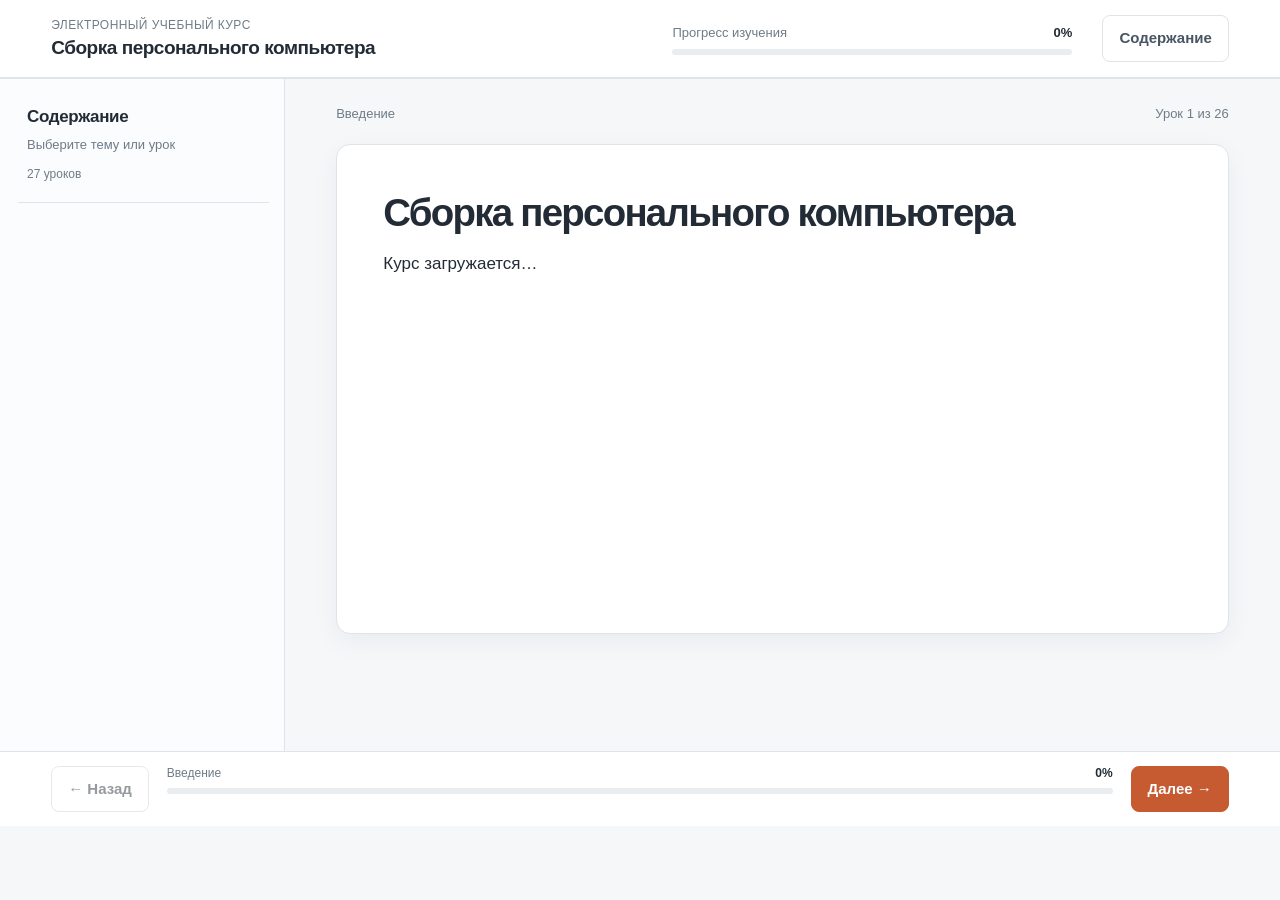
==== commit 7bd1682c: "Load final PC build simulator and update course count" ====
--- a/index.html
+++ b/index.html
@@ -30,7 +30,7 @@
           <h2>Содержание</h2>
           <p>Выберите тему или урок</p>
         </div>
-        <span class="sidebar-count" id="sidebar-count">26 уроков</span>
+        <span class="sidebar-count" id="sidebar-count">27 уроков</span>
       </div>
       <nav id="lesson-nav" class="lesson-nav" aria-label="Уроки курса"></nav>
     </aside>
@@ -58,6 +58,7 @@
   </footer>
 
   <div class="toast" id="toast" role="status" aria-live="polite" hidden></div>
+  <script src="js/pc-build-boss.js"></script>
   <script src="js/course.js"></script>
 </body>
 </html>
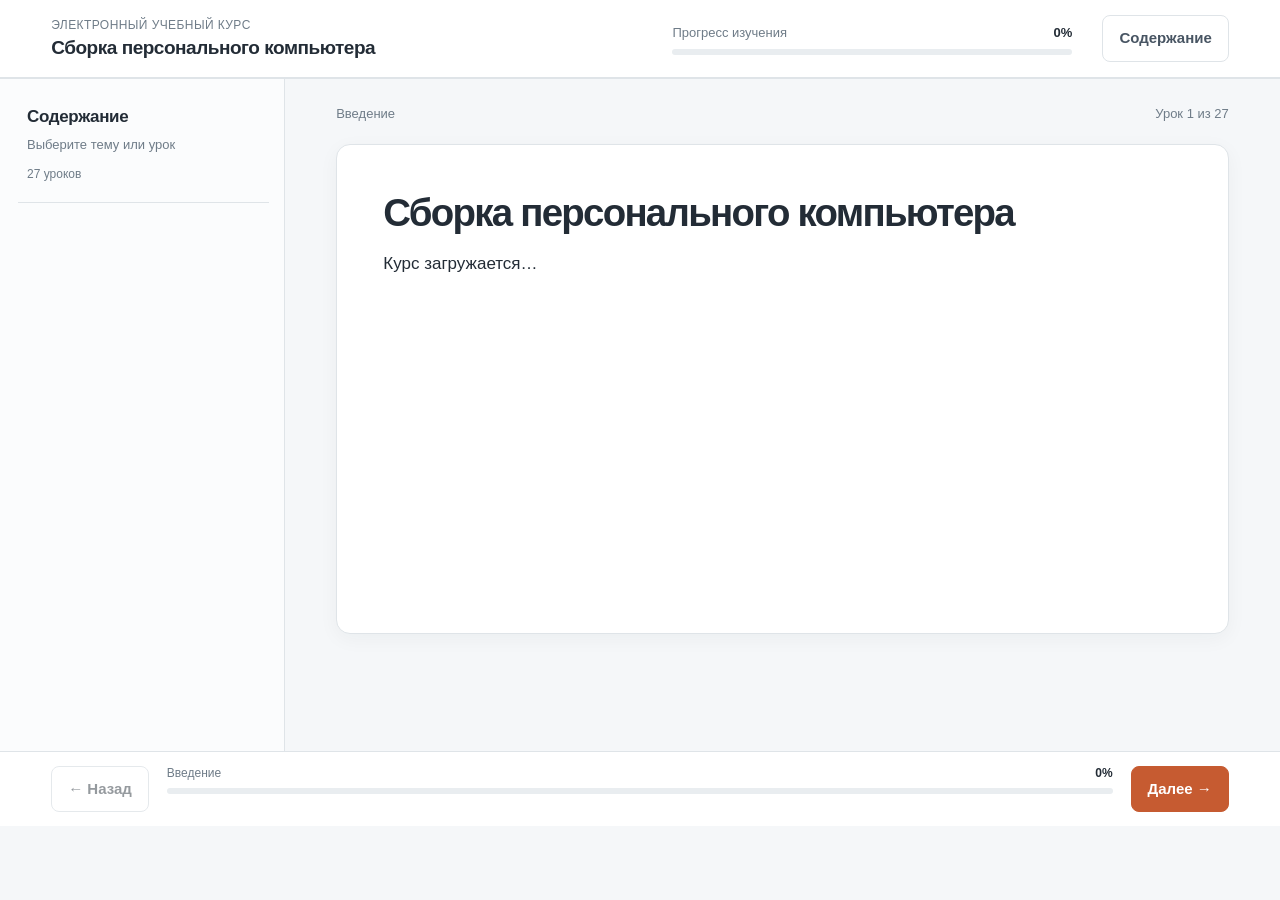
==== commit 9980d092: "Correct initial lesson count to 27" ====
--- a/index.html
+++ b/index.html
@@ -38,7 +38,7 @@
     <main class="main">
       <div class="lesson-toolbar">
         <p id="breadcrumb">Введение</p>
-        <span id="slide-count">Урок 1 из 26</span>
+        <span id="slide-count">Урок 1 из 27</span>
       </div>
       <article class="lesson-content" id="content" tabindex="-1">
         <h1>Сборка персонального компьютера</h1>
--- a/css/course.css
+++ b/css/course.css
@@ -107,9 +107,6 @@
 .lesson-content ul, .lesson-content ol { padding-left: 25px; }
 .lesson-content li { padding-left: 3px; margin: 6px 0; }
 .lesson-content strong { color: #202b35; }
-.instruction { border-left: 4px solid var(--accent); background: #fff6f2; padding: 13px 17px; border-radius: 0 8px 8px 0; margin: 0 0 25px; }
-.instruction strong { display: block; color: #8d3d22; font-size: 14px; margin-bottom: 2px; }
-.instruction p { font-size: 15px; line-height: 1.5; margin: 0; color: #4b535b; }
 .content-grid { display: grid; grid-template-columns: repeat(2, minmax(0, 1fr)); gap: 14px; margin: 20px 0; }
 .content-card { background: #fff; border: 1px solid var(--line); border-radius: 10px; padding: 18px; }
 .content-card .card-index { display: block; font-size: 12px; color: var(--pcb); font-weight: 750; margin-bottom: 7px; }
@@ -242,4 +239,68 @@
 }
 @media (prefers-reduced-motion: reduce) {
   *, *::before, *::after { scroll-behavior: auto !important; transition: none !important; animation: none !important; }
-}+}
+/* Минималистичная подача: без повторяющихся инструкционных плашек. */
+.lesson-content { box-shadow: 0 5px 20px rgba(29,42,54,.045); }
+.lesson-intro { margin-bottom: 30px; }
+.multi-options { display: grid; gap: 10px; margin: 16px 0; }
+.multi-option { display: flex; align-items: flex-start; gap: 12px; padding: 13px 15px; border: 1px solid var(--line); border-radius: 9px; background: #fff; cursor: pointer; }
+.multi-option:has(input:checked) { border-color: var(--pcb); background: var(--pcb-pale); }
+.multi-option input { width: 18px; height: 18px; margin: 2px 0 0; accent-color: var(--pcb); }
+.multi-option span, .multi-option small { display: block; }
+.multi-option strong { font-size: 15px; }
+.multi-option small { margin-top: 3px; color: var(--muted); font-size: 13px; }
+
+.pc-build-boss { margin: 30px 0 10px; border: 1px solid var(--line); border-radius: 14px; background: #fbfcfb; overflow: hidden; }
+.boss-header { display: flex; align-items: flex-start; justify-content: space-between; gap: 18px; padding: 20px 22px 16px; border-bottom: 1px solid var(--line); background: #fff; }
+.boss-header h2 { margin: 4px 0 3px !important; font-size: 25px !important; letter-spacing: -.035em; }
+.boss-header p { margin: 0 !important; color: var(--muted); font-size: 14px; }
+.boss-eyebrow { font-size: 10px; font-weight: 800; letter-spacing: .12em; color: var(--pcb); }
+.boss-counter { padding: 7px 10px; border: 1px solid var(--line); border-radius: 999px; color: var(--muted); font-size: 11px; font-weight: 750; white-space: nowrap; }
+.boss-progress { display: grid; grid-template-columns: repeat(5,minmax(0,1fr)); gap: 7px; padding: 12px 16px; background: #fff; border-bottom: 1px solid var(--line); }
+.boss-step { display: flex; align-items: center; gap: 7px; min-width: 0; padding: 8px 7px; border: 1px solid transparent; border-radius: 8px; background: transparent; color: var(--muted); text-align: left; }
+.boss-step span { display: grid; flex: 0 0 24px; width: 24px; height: 24px; place-items: center; border: 1px solid var(--line-strong); border-radius: 50%; font-size: 11px; font-weight: 750; }
+.boss-step strong { min-width: 0; font-size: 11px; line-height: 1.25; font-weight: 650; }
+.boss-step.active { color: var(--pcb); background: var(--pcb-pale); border-color: #c8dfd0; }
+.boss-step.active span { border-color: var(--pcb); background: #fff; }
+.boss-step:disabled { opacity: .48; cursor: not-allowed; }
+.boss-layout { display: grid; grid-template-columns: minmax(0,1.12fr) minmax(290px,.88fr); gap: 16px; padding: 16px; align-items: start; }
+.boss-visual { min-width: 0; }
+.boss-schematic { margin: 0; padding: 10px; border: 1px solid var(--line); border-radius: 11px; background: #fff; }
+.boss-schematic-head { display: flex; justify-content: space-between; align-items: baseline; flex-wrap: wrap; gap: 6px; padding: 2px 5px 9px; }
+.boss-schematic-head strong { font-size: 13px; }
+.boss-schematic-head span { color: var(--muted); font-size: 11px; }
+.boss-schematic svg { display: block; width: 100%; height: auto; }
+.boss-schematic figcaption { margin: 8px 4px 2px; color: var(--muted); font-size: 11px; line-height: 1.45; }
+.boss-part { opacity: .42; transition: opacity .18s ease; }
+.boss-part.installed { opacity: 1; }
+.boss-wire { fill: none; stroke: #c5d0c8; stroke-width: 5; stroke-dasharray: 7 6; stroke-linecap: round; }
+.boss-wire.connected { stroke: var(--accent); stroke-dasharray: none; }
+.boss-controls { min-width: 0; padding: 17px; border: 1px solid var(--line); border-radius: 11px; background: #fff; }
+.boss-controls h2 { margin: 0 0 8px !important; font-size: 20px !important; }
+.boss-controls > p { color: var(--ink-soft); font-size: 14px; line-height: 1.55; }
+.boss-field { display: flex; flex-direction: column; gap: 6px; margin: 13px 0; }
+.boss-field > span { color: var(--ink-soft); font-size: 13px; font-weight: 700; }
+.boss-field select { width: 100%; min-height: 43px; padding: 8px 10px; border: 1px solid var(--line-strong); border-radius: 8px; background: #fff; color: var(--ink); }
+.boss-field small { color: var(--muted); font-size: 11px; line-height: 1.4; }
+.boss-spec { padding: 11px 12px; margin: 13px 0; border-radius: 8px; background: #f3f7f4; color: var(--ink-soft); font-size: 13px; line-height: 1.5; }
+.boss-controls .button { width: 100%; margin-top: 5px; }
+.boss-feedback { padding: 11px 12px; margin-top: 13px; border: 1px solid var(--line); border-radius: 8px; color: var(--ink-soft); background: var(--paper-soft); font-size: 13px; line-height: 1.5; }
+.boss-feedback.success { border-color: #bcdcc9; background: var(--success-pale); color: var(--success); }
+.boss-feedback.error { border-color: #edc6c2; background: var(--error-pale); color: var(--error); }
+.boss-footnote { margin: 14px 0 0 !important; color: var(--muted) !important; font-size: 11px !important; line-height: 1.5 !important; }
+.boss-cable-list { display: grid; gap: 8px; margin: 14px 0; }
+.boss-cable { display: flex; align-items: flex-start; gap: 10px; padding: 10px 11px; border: 1px solid var(--line); border-radius: 8px; cursor: pointer; }
+.boss-cable:has(input:checked) { border-color: var(--pcb); background: var(--pcb-pale); }
+.boss-cable input { flex: 0 0 auto; width: 17px; height: 17px; margin: 2px 0 0; accent-color: var(--pcb); }
+.boss-cable strong, .boss-cable small { display: block; }
+.boss-cable strong { font-size: 13px; }
+.boss-cable small { margin-top: 2px; color: var(--muted); font-size: 11px; line-height: 1.4; }
+.boss-muted { margin: 5px 0; color: var(--muted); font-size: 12px; }
+.boss-summary { display: grid; gap: 8px; margin: 14px 0; }
+.boss-summary div { display: flex; justify-content: space-between; gap: 10px; padding: 9px 0; border-bottom: 1px solid var(--line); }
+.boss-summary span { color: var(--muted); font-size: 12px; }
+.boss-summary strong { max-width: 65%; text-align: right; font-size: 12px; }
+.boss-success { padding: 11px 12px; border-radius: 8px; color: var(--success) !important; background: var(--success-pale); font-weight: 700; }
+@media (max-width: 900px) { .boss-layout { grid-template-columns: 1fr; } .boss-visual { max-width: 680px; width: 100%; margin: 0 auto; } }
+@media (max-width: 600px) { .boss-header { padding: 16px; } .boss-progress { grid-template-columns: repeat(5,minmax(82px,1fr)); overflow-x: auto; } .boss-step { flex-direction: column; align-items: flex-start; } .boss-layout { padding: 10px; } .boss-controls { padding: 13px; } .boss-schematic { padding: 5px; } }
